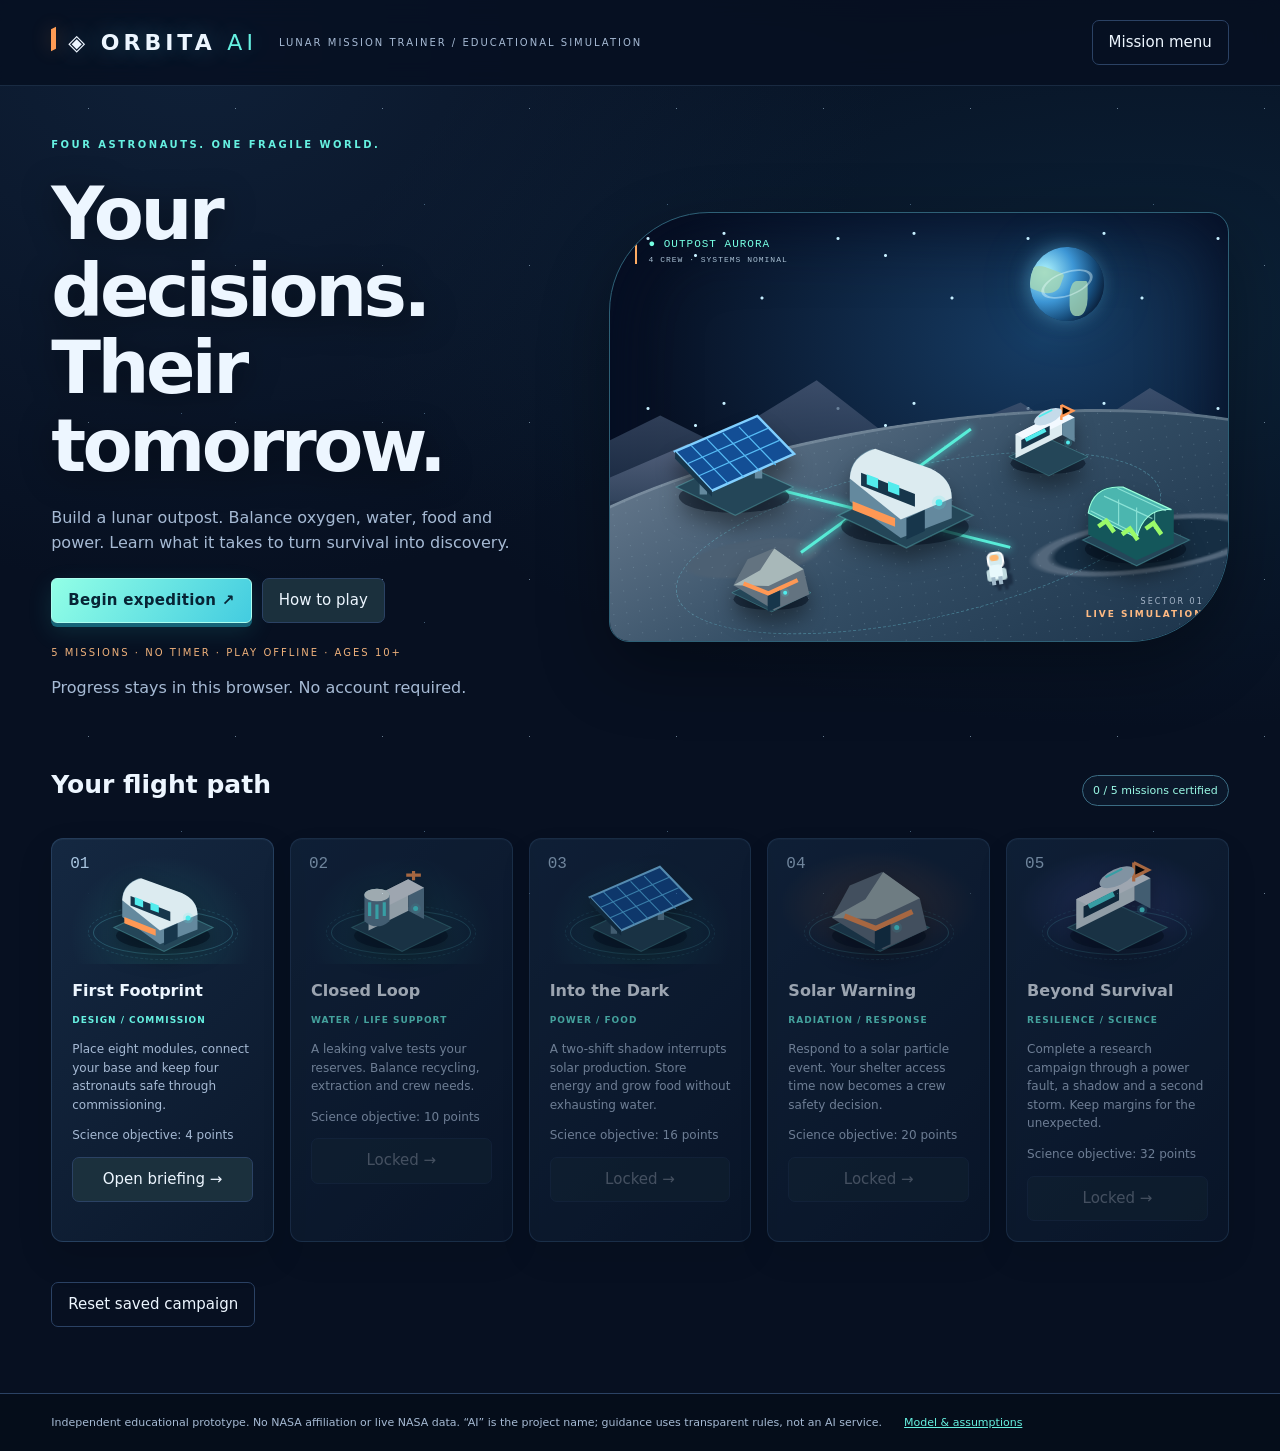
==== index.html @ 05462279 "Add files via upload" ====
<!doctype html>
<html lang="en"><head><meta charset="utf-8"><meta name="viewport" content="width=device-width,initial-scale=1"><meta name="theme-color" content="#07131d"><title>ORBITA AI • Lunar Mission Trainer</title><link rel="stylesheet" href="style.css"></head><body>
<header><a class="brand" href="#" id="home">◈ ORBITA <span>AI</span></a><span class="small">LUNAR MISSION TRAINER / EDUCATIONAL SIMULATION</span><button id="menuBtn" class="quiet">Mission menu</button></header>
<main id="app"></main><div id="toast" role="status" aria-live="polite"></div>
<footer>Independent educational prototype. No NASA affiliation or live NASA data. “AI” is the project name; guidance uses transparent rules, not an AI service. <button class="link" id="modelBtn">Model & assumptions</button></footer>
<dialog id="modal"><div id="modalBody"></div><button id="closeModal">Back to mission</button></dialog><script src="game.js"></script></body></html>
---- style.css ----
:root{color-scheme:dark;--bg:#07131d;--panel:#101f2a;--line:#29404d;--text:#e8f2f3;--muted:#9bb2bf;--mint:#9ae5c4;--gold:#ffc681;--red:#ff9094}*{box-sizing:border-box}body{margin:0;color:var(--text);background:radial-gradient(ellipse at 80% 0,#173744 0,transparent 45%),var(--bg);font:15px/1.55 system-ui,-apple-system,Segoe UI,sans-serif}header,footer{padding:20px 4%;display:flex;align-items:center;gap:22px;border-bottom:1px solid var(--line)}header .small{flex:1}footer{border-top:1px solid var(--line);border-bottom:0;font-size:11px;color:var(--muted);margin-top:40px;flex-wrap:wrap}main{max-width:1500px;margin:auto;padding:26px 4%}a{color:var(--mint)}.brand{text-decoration:none;font-size:22px;letter-spacing:3px;font-weight:800;color:var(--text)}.brand span{color:var(--mint);font-weight:300}.small,.eyebrow{font-size:10px;letter-spacing:2px;color:var(--muted)}.eyebrow{color:var(--mint);font-weight:700}h1{font-size:clamp(42px,6vw,84px);line-height:1.06;letter-spacing:-3px;margin:22px 0}h2{font-size:25px;line-height:1.2;margin:8px 0 18px}h3{font-size:16px;margin:4px 0 10px}p{color:var(--muted)}button,select{font:inherit;border:1px solid var(--line);border-radius:7px;background:#1b303d;color:var(--text);padding:10px 16px;cursor:pointer}button:hover{border-color:var(--mint);background:#244237}button:focus-visible,a:focus-visible,select:focus-visible{outline:3px solid var(--gold);outline-offset:3px}button:disabled{opacity:.4;cursor:not-allowed}.primary{background:var(--mint);color:#102a25;border-color:var(--mint);font-weight:750}.quiet{background:transparent}.link{padding:0;border:0;background:none;color:var(--mint);text-decoration:underline}.hero{min-height:440px;display:grid;grid-template-columns:1.1fr 1fr;align-items:center;gap:30px}.hero p{max-width:560px;font-size:17px}.actions{display:flex;gap:10px;flex-wrap:wrap;margin:22px 0}.planet{position:relative;width:min(380px,70vw);aspect-ratio:1;margin:auto;border-radius:50%;background:radial-gradient(circle at 28% 27%,#b6c2bf 0,#63777b 32%,#293e49 62%,#07131d 75%);box-shadow:30px 0 100px #9ae5c412,inset -30px -20px 40px #06101d}.planet:before{content:'';position:absolute;inset:13%;border-radius:50%;background:radial-gradient(ellipse at 20% 30%,#10263080 0 9%,transparent 10%),radial-gradient(ellipse at 65% 60%,#10263090 0 16%,transparent 17%),radial-gradient(ellipse at 45% 15%,#e6e9d533 0 8%,transparent 9%);transform:rotate(-30deg)}.orbit{position:absolute;inset:-12%;border:1px solid #9ae5c455;border-radius:50%;transform:rotate(-30deg) scaleY(.4)}.planet-label{position:absolute;right:-12px;bottom:0;padding:12px;background:var(--panel);border-left:2px solid var(--mint);font-size:11px;letter-spacing:2px}.cards{display:grid;grid-template-columns:repeat(5,1fr);gap:12px}.card,.panel{background:linear-gradient(145deg,#142632,#101e28);border:1px solid var(--line);border-radius:10px;padding:20px}.card.locked{opacity:.55}.card .num{color:var(--mint);font:30px ui-monospace,monospace}.card p{font-size:12px;min-height:56px}.card button{width:100%}.topline{display:flex;align-items:center;justify-content:space-between;gap:16px;flex-wrap:wrap;margin-bottom:20px}.badge{font-size:11px;padding:6px 10px;border:1px solid var(--line);border-radius:30px;color:var(--mint)}.layout{display:grid;grid-template-columns:230px minmax(400px,1fr) 260px;gap:18px;align-items:start}.modules{display:grid;gap:7px}.module{display:flex;align-items:center;gap:12px;text-align:left;padding:10px;width:100%}.module.selected{border-color:var(--mint);background:#254739}.module .symbol{font-size:24px;width:28px;text-align:center}.module small{display:block;font-size:10px;color:var(--muted)}.mapwrap{position:relative;padding:14px;border:1px solid #4a5d63;border-radius:12px;background:radial-gradient(ellipse at 22% 30%,#7b81784d 0 7%,transparent 8%),radial-gradient(ellipse at 74% 68%,#89928d29 0 12%,transparent 13%),linear-gradient(150deg,#34444a,#1b2b35 70%);overflow:hidden}.maphead{display:flex;justify-content:space-between;font-size:10px;letter-spacing:2px;margin:0 2px 14px;color:#bdc8c6}.grid{display:grid;grid-template-columns:repeat(8,1fr);gap:4px;position:relative}.cell{aspect-ratio:1;min-width:0;padding:2px;border:1px solid #a3c3bd22;border-radius:4px;background:#0d202833;position:relative;display:flex;flex-direction:column;align-items:center;justify-content:center;font-size:11px}.cell .icon{font-size:clamp(18px,2.5vw,32px);line-height:1.15}.cell .cellname{font-size:8px;line-height:1.2}.cell.empty:hover{background:#9ae5c433}.cell.occupied{background:#d7e8db;color:#183335;border-color:#f4f8e8;box-shadow:0 3px 0 #456564}.cell.selected{outline:2px solid var(--gold);outline-offset:1px}.cell.ice{background:#2b707b55}.cell.ridge{background:#9d85494a}.cell.crater{background:#06121c99;cursor:not-allowed;border-color:#111e25}.terrainkey{display:flex;gap:14px;font-size:10px;color:#c0d1d4;margin-top:14px;flex-wrap:wrap}.hint{font-size:12px}.report-row{padding:10px 0;border-bottom:1px solid var(--line);font-size:12px}.report-row strong{color:var(--mint);display:block;font-size:19px}.bad{color:var(--red)!important}.good{color:var(--mint)}.warn{color:var(--gold)}.wide{width:100%;margin-top:10px}.meters{display:grid;grid-template-columns:repeat(6,1fr);gap:10px;margin-bottom:20px}.meter{padding:13px;border:1px solid var(--line);background:var(--panel);border-radius:8px}.meter b{display:block;font:26px ui-monospace,monospace;margin:4px 0}.meter small{font-size:10px;color:var(--muted)}.bar{height:4px;background:#30434e;margin-top:9px}.bar i{height:100%;background:var(--mint);display:block}.operations{display:grid;grid-template-columns:1.15fr 1fr;gap:18px}.policy{display:grid;grid-template-columns:1fr 1fr;gap:12px}.policy label{font-size:12px}.policy select{width:100%;margin-top:5px}.event{border:1px solid #9c7550;background:linear-gradient(120deg,#42352b,#202a30);border-radius:10px;padding:22px;margin-bottom:18px}.event p{color:#e1cdbb}.event .actions{margin-bottom:0}.log{max-height:170px;overflow:auto;font-size:12px}.log p{padding:7px 0;margin:0;border-bottom:1px solid var(--line)}.debrief{max-width:850px;margin:30px auto}.debrief h1{font-size:54px}.score{font:60px ui-monospace,monospace;color:var(--mint)}.achievements{display:flex;gap:10px;flex-wrap:wrap;margin:20px 0}.achievement{border:1px solid #9ae5c45c;padding:8px 12px;border-radius:6px;font-size:12px;color:var(--mint)}dialog{background:#12252f;color:var(--text);border:1px solid #507068;border-radius:12px;max-width:720px;width:92%;padding:30px;max-height:85vh;overflow:auto}dialog::backdrop{background:#000b;backdrop-filter:blur(5px)}dialog h2{font-size:30px}dialog li{margin-bottom:12px;color:var(--muted)}#toast{position:fixed;bottom:22px;left:50%;transform:translateX(-50%);padding:12px 20px;border-radius:7px;background:#e2f5e9;color:#173129;box-shadow:0 6px 30px #0008;z-index:5;display:none;max-width:90vw}details{font-size:12px;color:var(--muted);margin-top:15px}summary{cursor:pointer;color:var(--mint)}.brief{max-width:850px;margin:30px auto}.brief h1{font-size:56px}.brief .panel{margin:20px 0}.steps{display:grid;grid-template-columns:repeat(3,1fr);gap:12px}.steps p{font-size:12px}.save{color:var(--muted);font-size:11px}@media(max-width:1100px){.layout{grid-template-columns:190px 1fr}.engineering{grid-column:1/-1;display:grid;grid-template-columns:repeat(4,1fr);gap:10px}.engineering h3,.engineering button,.engineering .hint{grid-column:1/-1}.cards{grid-template-columns:repeat(3,1fr)}}@media(max-width:700px){header{padding:16px;gap:10px}header .small{display:none}header button{margin-left:auto}main{padding:18px 14px}.hero{grid-template-columns:1fr;min-height:0}.planet{width:220px;margin:35px auto}.cards{grid-template-columns:1fr 1fr}.layout,.operations{grid-template-columns:1fr}.modules{grid-template-columns:1fr 1fr}.module{font-size:12px}.engineering{grid-template-columns:1fr 1fr}.meters{grid-template-columns:repeat(3,1fr)}.cell .icon{font-size:23px}.cell .cellname{font-size:7px}.steps{grid-template-columns:1fr}.brief h1,.debrief h1{font-size:40px}h1{letter-spacing:-2px}.policy{grid-template-columns:1fr 1fr}.card{padding:15px}}
/* ORBITA / FRONTIER — original illustrated game skin */
:root{--bg:#071021;--panel:#101e36;--line:#2b4264;--text:#edf6ff;--muted:#a6bad4;--mint:#66f1e1;--gold:#ffad67}
body{background:radial-gradient(ellipse at 15% 5%,#17304e80,transparent 45%),radial-gradient(ellipse at 90% 35%,#123e5b60,transparent 50%),#071021;background-attachment:fixed}body:before{content:'';position:fixed;inset:0;pointer-events:none;background-image:radial-gradient(circle,#c8e8ff80 .6px,transparent 1px),radial-gradient(circle,#a5d9ff60 .5px,transparent 1px);background-size:147px 157px,243px 209px;background-position:15px 30px,60px 100px;z-index:-1}header{background:#071021d9;backdrop-filter:blur(12px);border-bottom-color:#4b739644}.brand{font-weight:900;letter-spacing:4px;text-shadow:0 0 24px #68e8f955}.brand:before{content:'';display:inline-block;width:5px;height:22px;background:#ff9c54;margin-right:12px;transform:skewY(-25deg);box-shadow:0 0 18px #ff9c5450}.brand span{font-weight:500}.eyebrow{letter-spacing:2.5px}h1{font-weight:900;letter-spacing:-3.5px;text-shadow:0 5px 35px #0007}h2{font-weight:800}.primary{background:linear-gradient(125deg,#92ffe6,#43cce0);border-color:#adfff0;box-shadow:0 4px 0 #166478,0 8px 25px #34dfdf22;border-radius:6px;color:#072435;letter-spacing:.3px}.primary:hover{background:linear-gradient(125deg,#beffed,#7df6ff);transform:translateY(-1px)}button{transition:border-color .15s,background .15s,transform .15s}.primary:active{transform:translateY(3px);box-shadow:0 1px 0 #166478}.hero{grid-template-columns:1fr 1.15fr;gap:18px;padding:25px 0 45px;min-height:510px}.hero h1{font-size:clamp(45px,5.7vw,80px)}.hero p{font-size:16px;max-width:480px}.hero .small{color:#efb17b}.card,.panel{background:linear-gradient(135deg,#162a44ed,#0c192dec);border-color:#38567a88;box-shadow:inset 0 1px #b6eaff0b,0 15px 35px #0002;border-radius:12px}.panel{position:relative}.panel:before{content:'';position:absolute;top:0;left:22px;width:38px;height:2px;background:#71f3df;box-shadow:0 0 12px #71f3df66}.cards{gap:16px}.card{padding-top:10px;position:relative;overflow:hidden;transition:transform .2s,border-color .2s}.card:hover{transform:translateY(-5px);border-color:#69ddda}.card .num{position:absolute;top:16px;left:18px;font-size:16px;color:#a9c6e1}.card.locked{opacity:.65}.card p{min-height:0}.card .eyebrow{font-size:9px;letter-spacing:1px}.mission-art{height:115px;position:relative;display:flex;justify-content:center;align-items:center;background:radial-gradient(ellipse at 50% 75%,#3bdcc32b,transparent 65%);margin:0 -10px 15px}.mission-art .model-svg{width:130px;height:115px;position:relative;z-index:1;filter:drop-shadow(0 8px 10px #0006)}.mission-art-3{background:radial-gradient(ellipse,#ff8c4333,transparent 70%)}.mission-art-4{background:radial-gradient(ellipse,#7a79ff44,transparent 70%)}.mission-orbit{position:absolute;width:140px;height:45px;border:1px solid #68dfed40;border-radius:50%;bottom:9px}.mission-orbit:after{content:'';position:absolute;inset:-6px;border:1px dashed #68dfed26;border-radius:50%}.badge{background:#0b182b;color:#9af9e5;border-color:#3b6c83}.meter{background:linear-gradient(140deg,#1c3550,#0c1c31);border-color:#335477;position:relative;overflow:hidden}.meter:before{content:'';position:absolute;right:-7px;top:-15px;width:45px;height:45px;border:8px solid #58d6d50b;transform:rotate(30deg)}.meter:nth-child(1){border-top:2px solid #ffb36d}.meter:nth-child(2){border-top:2px solid #6ce9ff}.meter:nth-child(3){border-top:2px solid #679fff}.meter:nth-child(4){border-top:2px solid #b9f17b}.meter:nth-child(5){border-top:2px solid #ff92a8}.meter:nth-child(6){border-top:2px solid #b59aff}.meter b{font-weight:800}.bar{height:5px;border-radius:8px;overflow:hidden}.bar i{background:linear-gradient(90deg,#3488c5,#7bffe2);box-shadow:0 0 8px #69edda}.event{background:radial-gradient(ellipse at 100% 0,#ff8a3333,transparent 70%),#251f30;border-color:#d28650;box-shadow:inset 4px 0 #ffab64,0 0 35px #ff9e3d12}.event:before{content:'!';float:right;display:grid;place-items:center;width:52px;height:52px;border:2px solid #ffb16c;border-radius:50%;font-size:30px;font-weight:900;color:#ffb16c;box-shadow:0 0 25px #ffb16c30}.event .eyebrow{color:#ffc48d}.event button{background:#2c3046;border-color:#97694f}.achievement{background:linear-gradient(110deg,#143b42,#11223a);box-shadow:inset 0 1px #8fffff22}.score{text-shadow:0 0 30px #52ffde33}dialog{background:linear-gradient(135deg,#183049,#0d1a2f);box-shadow:0 25px 100px #000b}footer{background:#050c17aa}
/* Cinematic menu diorama */
.colony-scene{height:430px;position:relative;isolation:isolate;overflow:hidden;border-radius:100px 20px 100px 20px;background:radial-gradient(ellipse at 70% 30%,#163c64,#071124 65%);border:1px solid #2e6076;box-shadow:inset 0 0 80px #040c22,0 25px 70px #0005}.scene-stars{position:absolute;inset:0;background:radial-gradient(circle at 20% 15%,#c6efff 0 1px,transparent 2px),radial-gradient(circle at 60% 12%,#c6efff 0 1px,transparent 2px),radial-gradient(circle at 45% 25%,#c6efff 0 1px,transparent 2px),radial-gradient(circle at 80% 50%,#c6efff 0 1px,transparent 2px);background-size:190px 170px}.earth{position:absolute;right:20%;top:34px;width:74px;height:74px;border-radius:50%;background:radial-gradient(circle at 27% 25%,#b2f8ff,#3d96d5 38%,#164b79 65%,#07152c 85%);box-shadow:-3px -2px 18px #70d6ff5c,0 0 60px #3cc6ff22;overflow:hidden;transform:rotate(-20deg)}.earth:before,.earth:after{content:'';position:absolute;background:#a4d6b4;opacity:.8;border-radius:40% 10% 50% 30%;width:34px;height:25px;top:13px;left:0;transform:rotate(40deg)}.earth:after{width:18px;height:35px;left:34px;top:37px;transform:rotate(20deg)}.earth i{position:absolute;inset:10px;border:3px solid #eaffff66;border-radius:50%;transform:scaleY(.45) rotate(45deg);z-index:1}.mountain{position:absolute;bottom:140px;left:-5%;width:110%;height:130px;clip-path:polygon(0 100%,0 65%,12% 34%,20% 55%,35% 7%,48% 60%,65% 24%,73% 50%,84% 13%,100% 60%,100% 100%);background:linear-gradient(#52617e,#1e324b);opacity:.7}.mountain.front{bottom:110px;transform:scaleX(-1);background:linear-gradient(#64718d,#273b53);height:100px;opacity:.8}.scene-ground{position:absolute;bottom:-60px;left:-20%;width:145%;height:280px;border-radius:50%;background:radial-gradient(ellipse at 30% 40%,#4c6073 0 7%,transparent 8%),radial-gradient(ellipse at 74% 55%,#162e43 0 10%,#53677b 11% 12%,transparent 13%),linear-gradient(155deg,#758699,#344e65 45%,#132a41);transform:rotate(-8deg);box-shadow:inset 0 3px 0 #a4b6c160}.scene-ground:after{content:'';position:absolute;inset:0;border-radius:50%;background-image:radial-gradient(#a1c4d344 .9px,transparent 1px);background-size:13px 11px}.scene-model{position:absolute;z-index:3;filter:drop-shadow(0 14px 10px #0006)}.scene-model .model-svg{width:100%;height:100%}.scene-model.habitat{width:170px;height:160px;left:34%;bottom:74px}.scene-model.solar{width:150px;height:135px;left:8%;bottom:111px}.scene-model.greenhouse{width:135px;height:125px;right:4%;bottom:61px}.scene-model.shelter{width:100px;height:100px;left:18%;bottom:15px}.scene-model.lab{width:100px;height:100px;right:21%;bottom:151px}.scene-wire{position:absolute;height:3px;background:#58edd8;box-shadow:0 0 9px #4ffff0;z-index:2;transform-origin:left center}.wire-one{width:42%;bottom:155px;left:24%;transform:rotate(14deg)}.wire-two{width:34%;bottom:87px;left:31%;transform:rotate(-36deg)}.scene-orbit{position:absolute;left:10%;bottom:5%;width:80%;height:36%;border:1px dashed #72d8e955;border-radius:50%;transform:rotate(-12deg);z-index:2}.scene-pin{position:absolute;left:25px;top:25px;color:#76ffe2;font:11px ui-monospace,monospace;letter-spacing:1px;padding-left:12px;border-left:2px solid #feab63}.scene-pin span{display:block;font-size:8px;color:#aac1d4;margin-top:5px}.scene-stamp{position:absolute;bottom:19px;right:24px;font-size:8px;letter-spacing:2px;color:#a6b5c8;z-index:4;text-align:right}.scene-stamp b{display:block;color:#ffba83;font-size:9px}.astronaut{position:absolute;bottom:57px;left:61%;width:15px;height:32px;z-index:4;filter:drop-shadow(5px 6px 1px #0b182c80);transform:rotate(-8deg)}.astronaut:before{content:'';position:absolute;top:0;left:1px;width:13px;height:13px;border-radius:6px;background:#d4ebef;border:2px solid #fff}.astronaut:after{content:'';position:absolute;top:3px;left:4px;width:9px;height:6px;background:#ffb770;border-radius:4px}.astronaut i{position:absolute;top:13px;left:2px;width:13px;height:14px;background:#e7f8fc;border-radius:4px;box-shadow:-4px 3px 0 -1px #c1dbe0,5px 3px 0 -1px #c1dbe0}.astronaut b{position:absolute;top:25px;left:3px;width:4px;height:8px;background:#a2bbcb;box-shadow:7px 0 #a2bbcb}
/* Surface miniatures and visible service network */
.layout{grid-template-columns:220px minmax(440px,1fr) 245px}.modules{gap:8px}.module{background:linear-gradient(110deg,#152d46,#102036);border-color:#355371;min-height:65px;padding:5px 8px;gap:8px}.module.selected{background:linear-gradient(100deg,#1b5257,#173249);border-color:#69eede;box-shadow:inset 3px 0 #73f6df,0 0 16px #4adee516}.module .symbol{width:61px;height:57px;flex-shrink:0}.model-svg{width:100%;height:100%;display:block;overflow:visible}.module small{font-size:9px}.module>span:last-child{font-size:12px;font-weight:650}.mapwrap{padding:16px;background:radial-gradient(ellipse at 80% 20%,#73909d33,transparent 50%),linear-gradient(145deg,#2a4358,#142b42);border:1px solid #65849b;border-radius:14px;box-shadow:inset 0 0 60px #06132266,0 15px 40px #0004}.maphead{color:#b6e3f3;font-size:9px;letter-spacing:1.5px;border-bottom:1px solid #88acc333;padding-bottom:10px}.lunar-board{position:relative;isolation:isolate}.grid{gap:3px;z-index:2}.utility-overlay{position:absolute;inset:0;width:100%;height:100%;z-index:1;pointer-events:none}.utility-link{fill:none;stroke:#7b91ad;stroke-width:4;stroke-dasharray:7 7;opacity:.45}.utility-link.online{stroke:#6cffe7;stroke-width:4;stroke-dasharray:none;opacity:.65;filter:drop-shadow(0 0 4px #5ffff5)}.cell{border:1px solid #a4d0ec12;background:linear-gradient(155deg,#8fa4b00c,#0d1b2b15);border-radius:5px;aspect-ratio:.89;overflow:visible;transition:background .16s,box-shadow .16s}.cell.empty:hover{background:#6cf2e333;border-color:#9ffff2;box-shadow:inset 0 0 18px #47dce72e}.cell.occupied{background:radial-gradient(ellipse at 50% 65%,#4dc5cb1c,transparent 70%);color:#d2ebff;border-color:#7bdbd72a;box-shadow:none}.cell.occupied.selected{outline:0;border:1px solid #ffc185;box-shadow:inset 0 0 15px #ffba6e25,0 0 12px #ffba6e30}.cell.occupied.selected:before{content:'';position:absolute;bottom:23%;width:70%;height:27%;border:1px solid #ffbf7b;border-radius:50%;box-shadow:0 0 10px #ffac6544}.miniature{position:absolute;width:120%;height:100%;left:-10%;top:-12%;pointer-events:none;filter:drop-shadow(3px 8px 3px #05132966);z-index:3}.cell:hover .miniature{transform:translateY(-4px)}.cell .cellname{position:absolute;bottom:15%;left:0;right:0;font-size:7px;line-height:1.1;color:#e4f4ff;font-weight:650;text-shadow:0 1px 3px #000;z-index:4;white-space:nowrap}.module-state{position:absolute;bottom:3%;font-size:5.5px;letter-spacing:.3px;color:#9faec5;white-space:nowrap}.linked .module-state{color:#80ffe5}.cell:disabled{opacity:1;cursor:default}.cell.crater{background:transparent;border-color:#111e2533}.crater-ring{width:85%;height:55%;border-radius:50%;background:radial-gradient(ellipse,#0c2033 25%,#17283c 48%,#5d7184 52%,#3d546a 63%,transparent 68%);transform:rotate(-22deg);box-shadow:3px 4px 4px #06132255}.cell.ice{background:radial-gradient(ellipse at 40% 70%,#469eea44,transparent 80%);border-color:#8fc9f530}.ice-shards{color:#9eeaff;transform:scaleY(.7) rotate(20deg);font-size:26px;filter:drop-shadow(5px 3px 0 #3480b9) drop-shadow(-6px -2px 0 #b1e9ff);opacity:.8}.cell.ridge{background:linear-gradient(135deg,#c7b58c25,#796f4222);border-color:#f6ce8222}.ridge-rock{color:#b6ab91;font-size:22px;text-shadow:7px 5px #6d7c81,-4px 5px #84909d;transform:scaleY(.65)}.tile-mark{color:#a5c4db27;font-size:12px}.cell.empty:hover .tile-mark{color:#adfff0}.operations .mapwrap{padding:10px}.operations .cell{aspect-ratio:1}.operations .cell .cellname{font-size:6px}.operations .module-state{font-size:4.5px}.terrainkey{font-size:9px}.report-row strong{font-family:ui-monospace,monospace;font-weight:700}.engineering .report-row{border-bottom-style:dashed}.policy select{background:#0a1930;border-color:#436386}.log p{border-left:2px solid #39667c;padding-left:10px}
@media(min-width:1450px){.cell .cellname{font-size:8px}.module-state{font-size:6px}}
@media(max-width:1100px){.layout{grid-template-columns:200px 1fr}.engineering{grid-column:1/-1}.hero h1{font-size:55px}.colony-scene{height:390px}.scene-model.habitat{width:140px;left:30%}.scene-model.solar{width:120px;left:3%}.scene-model.greenhouse{width:110px;right:0}.scene-model.lab{right:8%}.scene-pin{font-size:9px;left:18px}}
@media(max-width:700px){.hero{grid-template-columns:1fr;padding-top:8px;padding-bottom:25px;gap:20px}.hero h1{font-size:56px}.colony-scene{height:330px;border-radius:55px 15px 55px 15px}.hero .small{font-size:9px;letter-spacing:1px}.scene-model.habitat{bottom:55px;width:145px;left:30%}.scene-model.solar{bottom:95px;width:120px;left:4%}.scene-model.greenhouse{bottom:36px;width:110px;right:1%}.scene-model.shelter{bottom:0;width:85px;left:15%}.scene-model.lab{bottom:120px;width:90px;right:15%}.earth{width:52px;height:52px;right:22%;top:26px}.scene-ground{bottom:-70px;height:255px}.mountain{bottom:120px;height:100px}.mountain.front{bottom:100px}.wire-one{bottom:125px}.wire-two{bottom:60px}.astronaut{bottom:40px}.scene-stamp{font-size:7px;bottom:14px}.layout{grid-template-columns:1fr}.module .symbol{width:53px;height:51px}.module>span:last-child{font-size:11px}.module{min-height:60px}.mission-art{height:100px}.mission-art .model-svg{height:105px;width:115px}.mapwrap{padding:10px}.cell .cellname{font-size:6px}.module-state{font-size:4.5px}.maphead{font-size:8px}.miniature{width:126%;left:-13%}.terrainkey{font-size:8px;gap:8px}.card p{font-size:11px}.card .eyebrow{letter-spacing:.7px}.card h3{font-size:15px}}
@media(prefers-reduced-motion:reduce){*,*:before,*:after{transition:none!important;animation:none!important}}
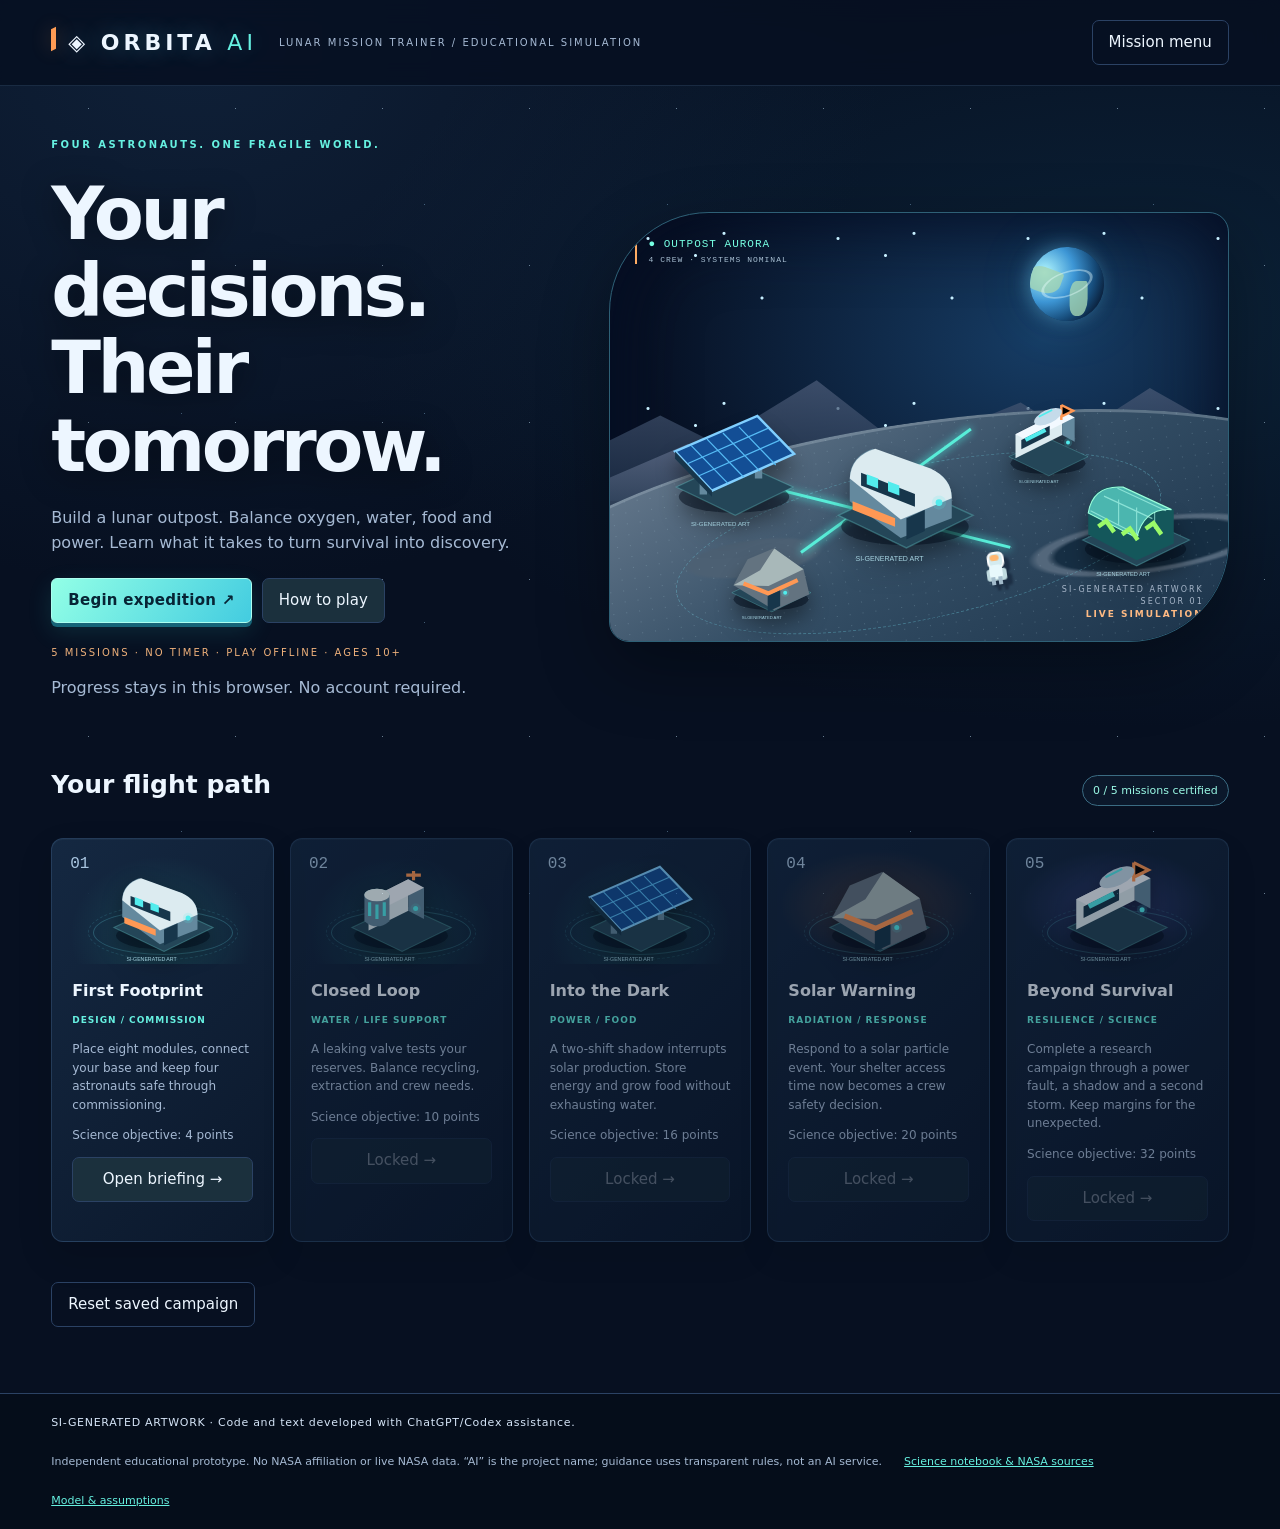
==== commit 892402e4: "Add files via upload" ====
--- a/index.html
+++ b/index.html
@@ -1,6 +1,6 @@
 <!doctype html>
-<html lang="en"><head><meta charset="utf-8"><meta name="viewport" content="width=device-width,initial-scale=1"><meta name="theme-color" content="#07131d"><title>ORBITA AI • Lunar Mission Trainer</title><link rel="stylesheet" href="style.css"></head><body>
+<html lang="en"><head><meta charset="utf-8"><meta name="viewport" content="width=device-width,initial-scale=1"><meta name="generator" content="ChatGPT/Codex-assisted development; SI-generated code, text and SVG artwork"><meta name="theme-color" content="#07131d"><title>ORBITA AI • Lunar Mission Trainer</title><link rel="stylesheet" href="style.css"></head><body>
 <header><a class="brand" href="#" id="home">◈ ORBITA <span>AI</span></a><span class="small">LUNAR MISSION TRAINER / EDUCATIONAL SIMULATION</span><button id="menuBtn" class="quiet">Mission menu</button></header>
 <main id="app"></main><div id="toast" role="status" aria-live="polite"></div>
-<footer>Independent educational prototype. No NASA affiliation or live NASA data. “AI” is the project name; guidance uses transparent rules, not an AI service. <button class="link" id="modelBtn">Model & assumptions</button></footer>
+<footer><span class="si-notice">SI-GENERATED ARTWORK · Code and text developed with ChatGPT/Codex assistance.</span>Independent educational prototype. No NASA affiliation or live NASA data. “AI” is the project name; guidance uses transparent rules, not an AI service. <button class="link" id="scienceBtn">Science notebook & NASA sources</button> <button class="link" id="modelBtn">Model & assumptions</button></footer>
 <dialog id="modal"><div id="modalBody"></div><button id="closeModal">Back to mission</button></dialog><script src="game.js"></script></body></html>
--- a/style.css
+++ b/style.css
@@ -11,3 +11,5 @@
 @media(max-width:700px){.hero{grid-template-columns:1fr;padding-top:8px;padding-bottom:25px;gap:20px}.hero h1{font-size:56px}.colony-scene{height:330px;border-radius:55px 15px 55px 15px}.hero .small{font-size:9px;letter-spacing:1px}.scene-model.habitat{bottom:55px;width:145px;left:30%}.scene-model.solar{bottom:95px;width:120px;left:4%}.scene-model.greenhouse{bottom:36px;width:110px;right:1%}.scene-model.shelter{bottom:0;width:85px;left:15%}.scene-model.lab{bottom:120px;width:90px;right:15%}.earth{width:52px;height:52px;right:22%;top:26px}.scene-ground{bottom:-70px;height:255px}.mountain{bottom:120px;height:100px}.mountain.front{bottom:100px}.wire-one{bottom:125px}.wire-two{bottom:60px}.astronaut{bottom:40px}.scene-stamp{font-size:7px;bottom:14px}.layout{grid-template-columns:1fr}.module .symbol{width:53px;height:51px}.module>span:last-child{font-size:11px}.module{min-height:60px}.mission-art{height:100px}.mission-art .model-svg{height:105px;width:115px}.mapwrap{padding:10px}.cell .cellname{font-size:6px}.module-state{font-size:4.5px}.maphead{font-size:8px}.miniature{width:126%;left:-13%}.terrainkey{font-size:8px;gap:8px}.card p{font-size:11px}.card .eyebrow{letter-spacing:.7px}.card h3{font-size:15px}}
 @media(prefers-reduced-motion:reduce){*,*:before,*:after{transition:none!important;animation:none!important}}
 
+
+.si-notice{display:block;width:100%;color:#d6e5f8;font-size:11px;letter-spacing:.7px}.science-card{margin:18px 0}.science-card p{font-size:14px}.science-card a{font-size:13px}
